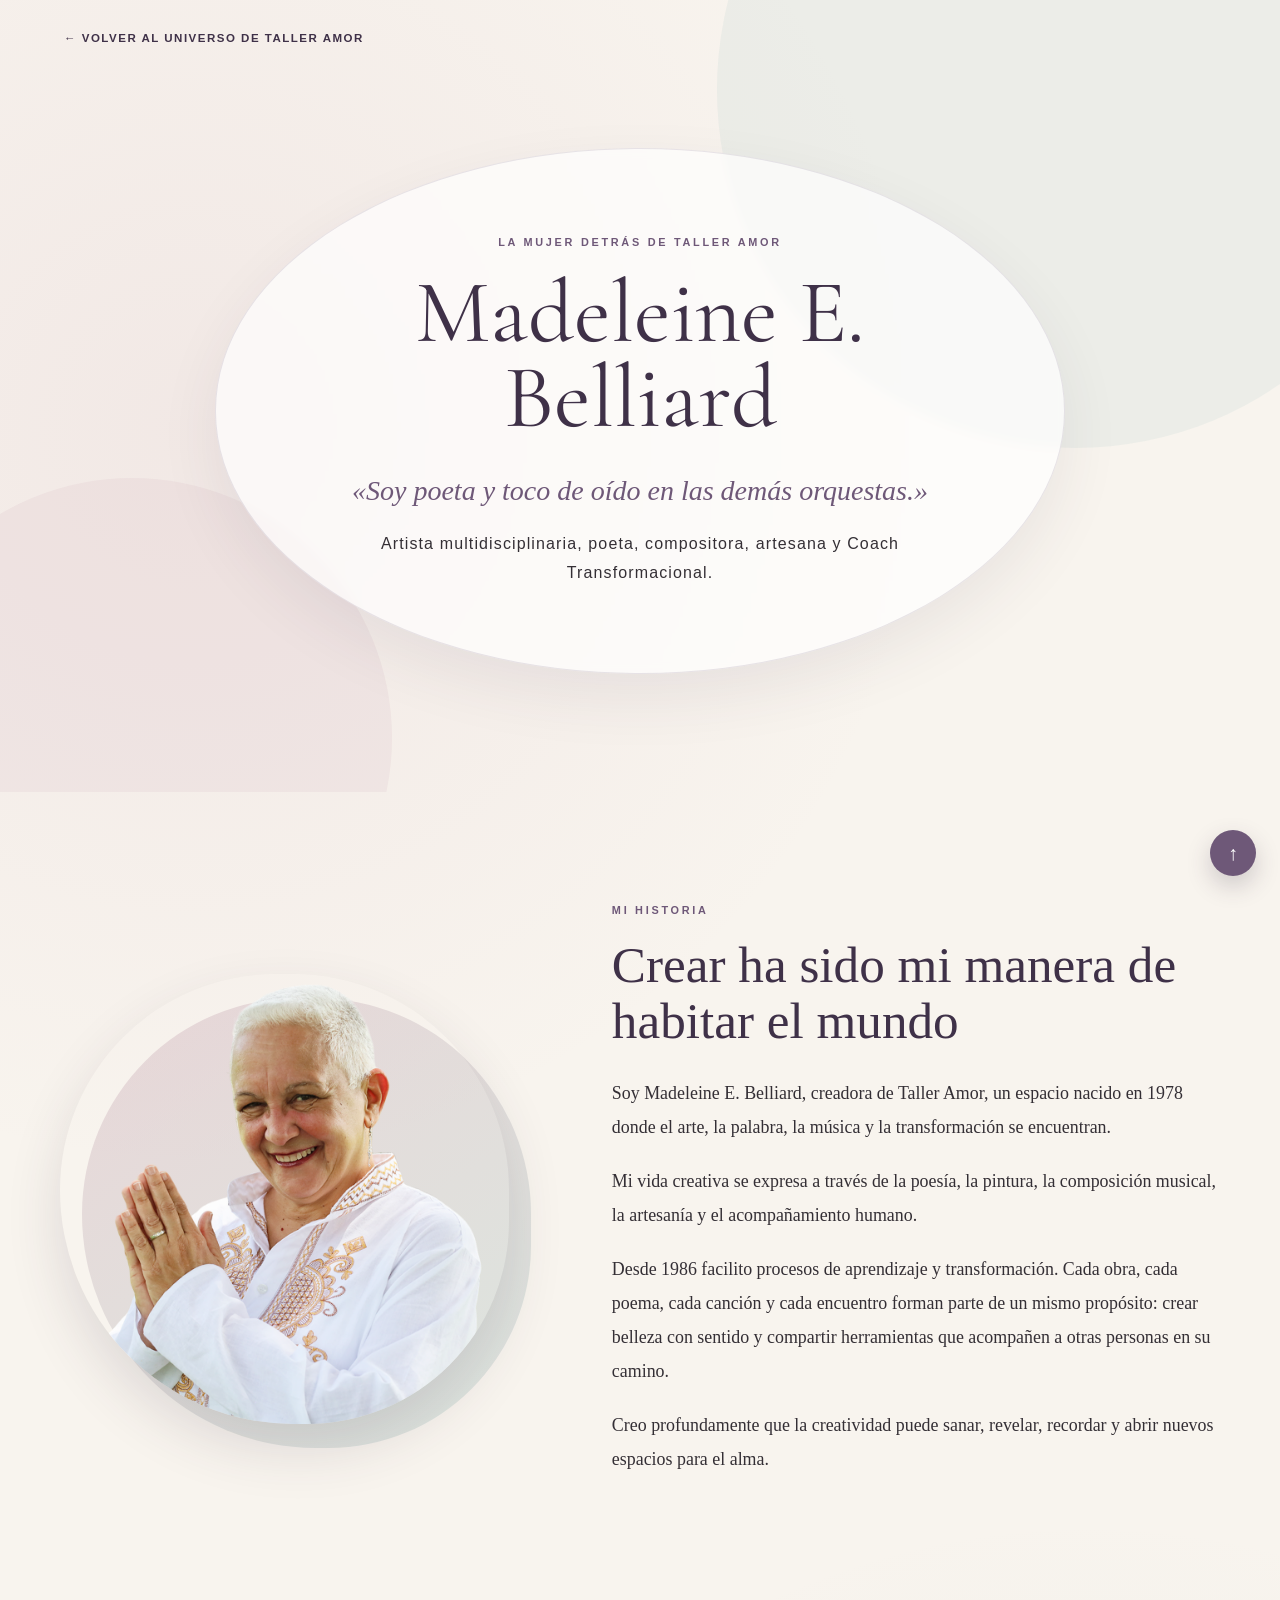
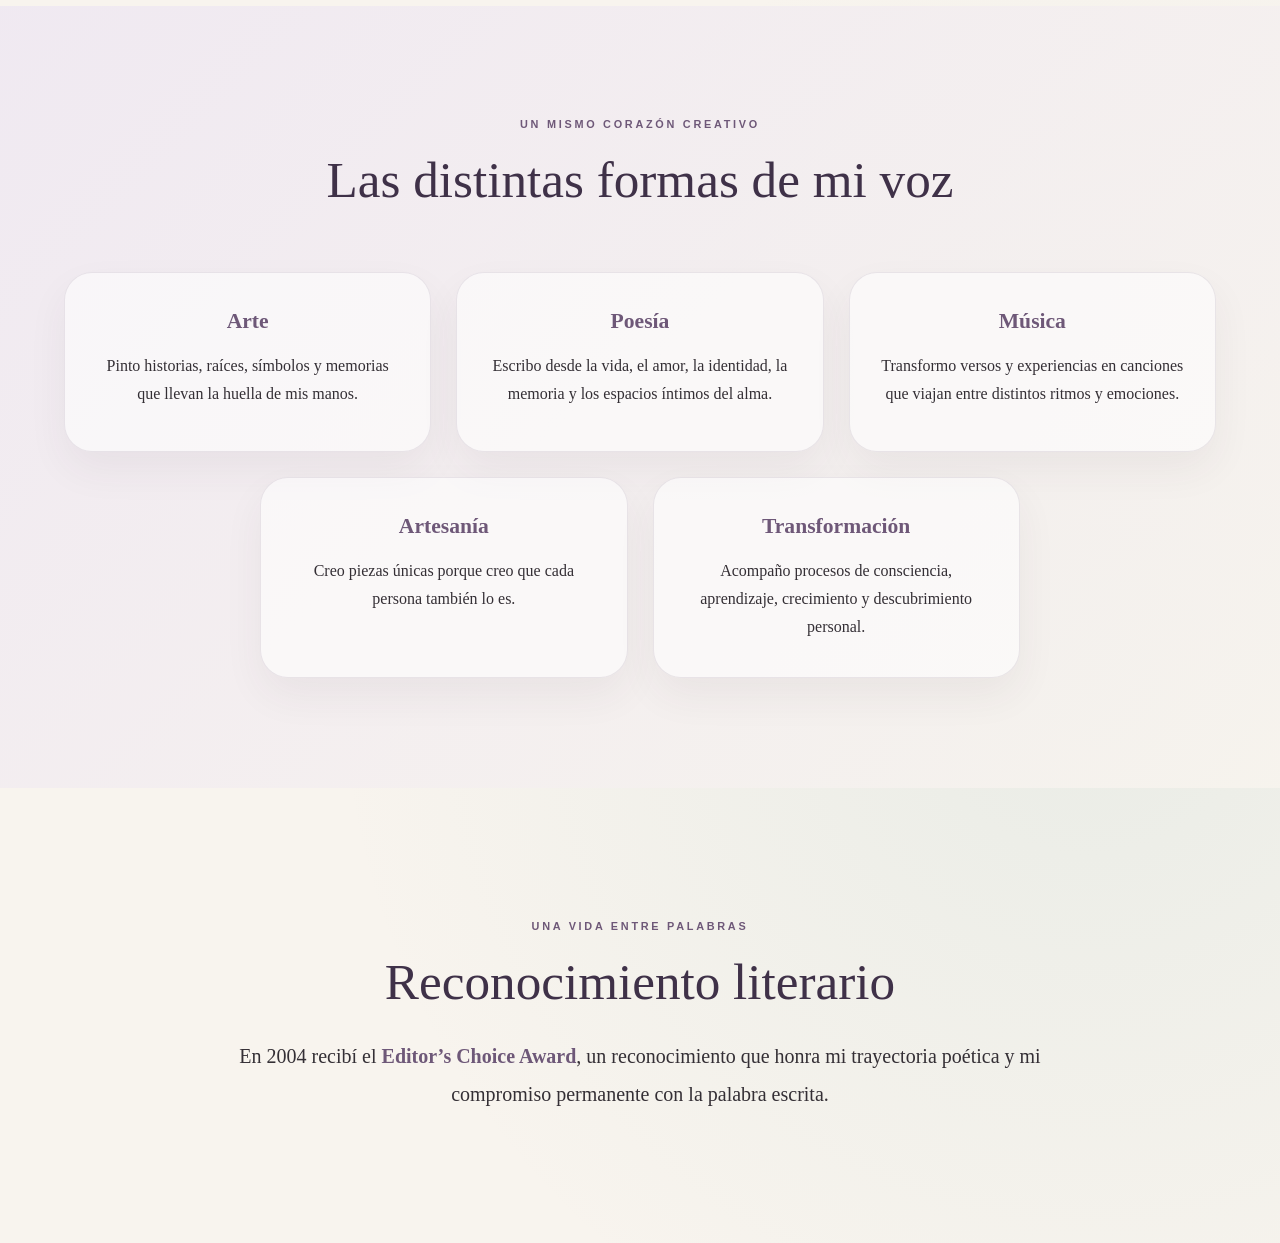
==== sobre-mi.html @ 1a68b35c "Publicación del nuevo sitio Taller Amor" ====
<!DOCTYPE html>
<html lang="es">

<head>
    <meta charset="UTF-8">
    <meta name="viewport" content="width=device-width, initial-scale=1.0">

    <title>Sobre mí | Madeleine E. Belliard</title>

    <link rel="stylesheet" href="css/styles.css">
    <link rel="stylesheet" href="css/sobre-mi.css">
</head>

<body class="sobre-mi-pagina">

    <header class="sobre-mi-encabezado">
        <a href="index.html" class="sobre-mi-regreso">
            ← Volver al universo de Taller Amor
        </a>
    </header>

    <main>

        <!-- PORTADA -->
        <section class="sobre-mi-portada">

            <div class="sobre-mi-portada-contenido">
                <p class="sobre-mi-etiqueta">La mujer detrás de Taller Amor</p>

                <h1>Madeleine E. Belliard</h1>

                <p class="sobre-mi-frase">
                    «Soy poeta y toco de oído en las demás orquestas.»
                </p>

                <p class="sobre-mi-presentacion">
                    Artista multidisciplinaria, poeta, compositora,
                    artesana y Coach Transformacional.
                </p>
            </div>

        </section>

        <!-- HISTORIA -->
        <section class="sobre-mi-historia">

            <figure class="sobre-mi-foto">
                <img
                    src="images/madeleine-sobre-mi.png"
                    alt="Madeleine E. Belliard, creadora de Taller Amor"
                >
            </figure>

            <div class="sobre-mi-texto">

                <p class="sobre-mi-etiqueta">Mi historia</p>

                <h2>Crear ha sido mi manera de habitar el mundo</h2>

                <p>
                    Soy Madeleine E. Belliard, creadora de Taller Amor,
                    un espacio nacido en 1978 donde el arte, la palabra,
                    la música y la transformación se encuentran.
                </p>

                <p>
                    Mi vida creativa se expresa a través de la poesía,
                    la pintura, la composición musical, la artesanía
                    y el acompañamiento humano.
                </p>

                <p>
                    Desde 1986 facilito procesos de aprendizaje y
                    transformación. Cada obra, cada poema, cada canción
                    y cada encuentro forman parte de un mismo propósito:
                    crear belleza con sentido y compartir herramientas
                    que acompañen a otras personas en su camino.
                </p>

                <p>
                    Creo profundamente que la creatividad puede sanar,
                    revelar, recordar y abrir nuevos espacios para el alma.
                </p>

            </div>

        </section>

        <!-- FACETAS -->
        <section class="sobre-mi-facetas">

            <div class="sobre-mi-titulo-seccion">
                <p class="sobre-mi-etiqueta">Un mismo corazón creativo</p>
                <h2>Las distintas formas de mi voz</h2>
            </div>

            <div class="sobre-mi-facetas-grid">

                <article class="sobre-mi-faceta">
                    <span>Arte</span>
                    <p>
                        Pinto historias, raíces, símbolos y memorias
                        que llevan la huella de mis manos.
                    </p>
                </article>

                <article class="sobre-mi-faceta">
                    <span>Poesía</span>
                    <p>
                        Escribo desde la vida, el amor, la identidad,
                        la memoria y los espacios íntimos del alma.
                    </p>
                </article>

                <article class="sobre-mi-faceta">
                    <span>Música</span>
                    <p>
                        Transformo versos y experiencias en canciones
                        que viajan entre distintos ritmos y emociones.
                    </p>
                </article>

                <article class="sobre-mi-faceta">
                    <span>Artesanía</span>
                    <p>
                        Creo piezas únicas porque creo que cada persona
                        también lo es.
                    </p>
                </article>

                <article class="sobre-mi-faceta">
                    <span>Transformación</span>
                    <p>
                        Acompaño procesos de consciencia, aprendizaje,
                        crecimiento y descubrimiento personal.
                    </p>
                </article>

            </div>

        </section>

        <!-- RECONOCIMIENTO -->
        <section class="sobre-mi-reconocimiento">

            <p class="sobre-mi-etiqueta">Una vida entre palabras</p>

            <h2>Reconocimiento literario</h2>

            <p>
                En 2004 recibí el
                <strong>Editor’s Choice Award</strong>,
                un reconocimiento que honra mi trayectoria poética
                y mi compromiso permanente con la palabra escrita.
            </p>

        </section>

    </main>

    <!-- BOTÓN PARA VOLVER ARRIBA -->
    <a
        href="#"
        class="sobre-mi-arriba"
        aria-label="Volver al inicio de la página"
        title="Volver arriba"
    >
        ↑
    </a>

</body>

</html>
---- css/styles.css ----
@import url('https://fonts.googleapis.com/css2?family=Cormorant+Garamond:wght@300;400;500;600&family=Jost:wght@300;400;500&display=swap');

*{
    margin:0;
    padding:0;
    box-sizing:border-box;
}

body{
    background:#f3e7d3;
    color:#3e2c23;
    font-family:'Jost',sans-serif;
    min-height:100vh;
}

.hero{
    min-height:100vh;
    display:flex;
    justify-content:center;
    align-items:center;
    text-align:center;
    padding:40px;
    position: relative;
    overflow: hidden;
}

.hero-content{
    max-width:900px;
}

.marca{
    letter-spacing:8px;
    text-transform:uppercase;
    font-size:1.7rem;
    color:#8c6d57;
    margin-bottom:30px;
}

h1{
    font-family:'Cormorant Garamond',serif;
    font-size:2.5rem;
    font-weight:400;
    line-height:1.2;
    margin-bottom:25px;
}

h1 span{
    display:block;
}

.descripcion{
    font-size:1.15rem;
    letter-spacing:2px;
    color:#5f4a3d;
    margin-bottom:50px;
}

.boton{
    display:inline-block;
    text-decoration:none;
    color:white;
    background:#8d6b56;
    padding:16px 40px;
    border-radius:50px;
    transition:.3s;
}

.boton:hover{
    background:#6d4d3b;
}
.logo{
    width: 380px;
    max-width: 90%;
    display: block;
    margin: 0 auto 40px auto;
}
.hero::before{
    content:"";
    position:absolute;
    inset:0;

    background-image:url("../images/background-watercolor.png");
    background-repeat:no-repeat;
    background-position:center;
    background-size:cover;

    opacity:0.18;

    z-index:-1;
}
.ramita{
    position:absolute;
    top:0px;
    left:-30px;
    width:360px;
    opacity:.50;
    z-index:1;
    pointer-events:none;
}

.pincel{
    position:absolute;
    bottom:-55px;
    left:75px;
    width:340px;
    transform:rotate(-30eg);
    opacity:.9;
    z-index:1;
    pointer-events:none;
}

.pluma{
    position:absolute;
    bottom:90px;
    right:-80px;
    width:340px;
    transform:rotate(18deg);
    opacity:.85;
    z-index:1;
    pointer-events:none;
}

.partitura{
    position:absolute;
    right:40px;
    bottom:20px;
    width:420px;
    opacity:.25;

    z-index:0;
    pointer-events:none;
}

.hero-content{
    position:relative;
    z-index:2;
}
/* ==========================
   RESPONSIVE
========================== */

/* Tablets */
@media (max-width: 1024px) {
.hero-content{
    width:90%;
}
.hero{
    padding:110px 40px;
    min-height:120vh;
}
.hero::before{
    background-size: cover;
    background-position: center;
    transform: scale(2.01);
    transform-origin: center;
}
    .pincel{
        width:240px;
        left:-90px;
        bottom:-20px;
    }

.pluma{
    width:340px;
    right:-127px;
    bottom:-90px;
}

.partitura{
    width: 320px;
    right: -40px;
    bottom: 95px;
}
}

/* Teléfonos */
@media (max-width: 768px) {

 .ramita{
    width: 260px;
    left: -155px;
    top: -133;
}   
.pincel{
    width:180px;
    left:-65px;
    bottom:-100px;
}

.pluma{
    width:200px;
    right:-65px;
    bottom:130px;
}

.partitura{
    width:250px;
    right:55;
    bottom:-333px;
}
}

/* ========================================
   EL UNIVERSO DE TALLER AMOR
======================================== */

html {
    scroll-behavior: smooth;
}

.universo {
    position: relative;
    min-height: 100vh;
    display: flex;
    justify-content: center;
    align-items: center;
    overflow: hidden;
    padding: 100px 40px;
    color: #4f453d;
    background:
        radial-gradient(
            circle at 20% 25%,
            rgba(162, 184, 144, 0.28),
            transparent 35%
        ),
        radial-gradient(
            circle at 80% 75%,
            rgba(211, 175, 123, 0.22),
            transparent 35%
        ),
        linear-gradient(
            135deg,
            #f8f4ec 0%,
            #f1eadf 50%,
            #e8e1d5 100%
        );
}

.universo::before,
.universo::after {
    content: "";
    position: absolute;
    border-radius: 50%;
    filter: blur(12px);
    opacity: 0.45;
}

.universo::before {
    width: 320px;
    height: 320px;
    top: -130px;
    right: -100px;
    background: rgba(125, 153, 105, 0.25);
}

.universo::after {
    width: 260px;
    height: 260px;
    bottom: -100px;
    left: -80px;
    background: rgba(196, 149, 96, 0.23);
}

.universo-contenido {
    position: relative;
    z-index: 1;
    width: min(100%, 1350px);
    text-align: center;
}

.universo h2 {
    margin-bottom: 45px;
    color: #59694c;
    font-family: "Cormorant Garamond", serif;
    font-size: clamp(3rem, 6vw, 5.5rem);
    font-weight: 500;
    line-height: 1;
}

.universo-emblema {
    margin: 0 auto;
    max-width: 1350px;
    color: #554a42;
    font-family: "Cormorant Garamond", serif;
    font-size: clamp(1.7rem, 2.6vw, 2.35rem);
    font-weight: 500;
    line-height: 1.5;
}

.universo-emblema span {
    display: block;
}

/* Teléfonos */

@media (max-width: 768px) {

    .universo {
        min-height: 100svh;
        padding: 85px 24px;
    }

    .universo h2 {
        margin-bottom: 35px;
        font-size: 3rem;
        line-height: 1.05;
    }

    .universo-emblema {
        font-size: 1.65rem;
        line-height: 1.5;
    }

    .universo-emblema span {
        margin-bottom: 10px;
    }
}

/* ========================================
   LOS CINCO MUNDOS
======================================== */

.mundos {
    display: grid;
    grid-template-columns: repeat(6, 1fr);
    gap: 28px;
    margin-top: 70px;
}

.mundo {
    grid-column: span 2;
    min-height: 190px;
    display: flex;
    flex-direction: column;
    justify-content: center;
    align-items: center;
    position: relative;
    overflow: hidden;
    padding: 30px;
    border: 1px solid rgba(89, 105, 76, 0.25);
    border-radius: 50%;
    color: #4f453d;
    text-align: center;
    text-decoration: none;
    box-shadow: 0 15px 35px rgba(79, 69, 61, 0.10);
    transition:
        transform 0.4s ease,
        box-shadow 0.4s ease;
}

.mundo:nth-child(4) {
    grid-column: 2 / span 2;
}

.mundo:nth-child(5) {
    grid-column: 4 / span 2;
}

.mundo:hover {
    transform: translateY(-8px);
    box-shadow: 0 22px 45px rgba(79, 69, 61, 0.17);
}

.mundo-nombre {
    font-family: "Cormorant Garamond", serif;
    font-size: 2.4rem;
    font-weight: 600;
    line-height: 1;
}

.mundo-invitacion {
    margin-top: 12px;
    font-family: "Jost", sans-serif;
    font-size: 0.85rem;
    letter-spacing: 3px;
    text-transform: uppercase;
}

.mundo-arte {
    background: radial-gradient(
        circle,
        rgba(132, 157, 225, 0.4),
        rgba(255, 255, 255, 0.35)
    );
}

.mundo-poesia {
    background: radial-gradient(
        circle,
        rgba(190, 150, 174, 0.38),
        rgba(255, 255, 255, 0.35)
    );
}

.mundo-musica {
    background: radial-gradient(
        circle,
        rgba(132, 177, 176, 0.38),
        rgba(255, 255, 255, 0.35)
    );
}

.mundo-publicaciones {
    background: radial-gradient(
        circle,
        rgba(241, 195, 93, 0.4),
        rgba(255, 255, 255, 0.35)
    );
}

.mundo-transformacion {
    background: radial-gradient(
        circle,
        rgba(149, 116, 247, 0.36),
        rgba(255, 255, 255, 0.35)
    );
}

/* Los cinco mundos en teléfonos */

@media (max-width: 768px) {

    .mundos {
        display: flex;
        flex-direction: column;
        align-items: center;
        gap: 24px;
        margin-top: 55px;
    }

    .mundo {
        width: min(100%, 330px);
        min-height: 170px;
    }

    .mundo-nombre {
        font-size: 2.2rem;
    }
}

/* ========================================
   ARTE · ELLA SOSTIENE LA VIDA
======================================== */

.arte-destacada {
    position: relative;
    overflow: hidden;
    padding: 120px 40px;
    color: #4d403b;
    background:
        radial-gradient(
            circle at 15% 25%,
            rgba(73, 166, 190, 0.18),
            transparent 35%
        ),
        radial-gradient(
            circle at 85% 75%,
            rgba(224, 174, 85, 0.18),
            transparent 35%
        ),
        linear-gradient(
            135deg,
            #f6f2e9 0%,
            #eef4f1 50%,
            #f5ede2 100%
        );
}

.arte-contenido {
    width: min(100%, 1200px);
    margin: 0 auto;
    display: grid;
    grid-template-columns: minmax(300px, 0.9fr) minmax(380px, 1.1fr);
    gap: clamp(50px, 7vw, 100px);
    align-items: center;
}

.arte-imagen {
    width: 100%;
    max-width: 470px;
    margin: 0;
    justify-self: center;
}

.arte-imagen img {
    display: block;
    width: 100%;
    height: auto;
    max-height: 760px;
    object-fit: contain;
    box-shadow: 0 25px 60px rgba(31, 66, 79, 0.22);
}

.arte-historia {
    max-width: 620px;
}

.arte-etiqueta {
    margin-bottom: 18px;
    color: #287c88;
    font-family: "Jost", sans-serif;
    font-size: 0.78rem;
    font-weight: 500;
    letter-spacing: 4px;
    text-transform: uppercase;
}

.arte-historia h2 {
    margin: 0 0 10px;
    color: #315f70;
    font-family: "Cormorant Garamond", serif;
    font-size: clamp(3.5rem, 6vw, 5.5rem);
    font-weight: 500;
    line-height: 0.95;
}

.arte-datos {
    margin-bottom: 35px;
    color: #9a6b3f;
    font-family: "Jost", sans-serif;
    font-size: 0.9rem;
    letter-spacing: 2px;
    text-transform: uppercase;
}

.arte-historia > p:not(.arte-etiqueta):not(.arte-datos):not(.arte-edicion) {
    margin-bottom: 20px;
    font-size: 1rem;
    line-height: 1.8;
}

.arte-historia blockquote {
    margin: 35px 0;
    padding: 8px 0 8px 25px;
    border-left: 2px solid rgba(40, 124, 136, 0.55);
    color: #315f70;
    font-family: "Cormorant Garamond", serif;
    font-size: 1.65rem;
    font-style: italic;
    line-height: 1.4;
}

.arte-edicion {
    padding-top: 22px;
    border-top: 1px solid rgba(154, 107, 63, 0.30);
    color: #79583d;
    font-family: "Jost", sans-serif;
    font-size: 0.82rem;
    letter-spacing: 1.5px;
    line-height: 1.7;
    text-transform: uppercase;
}

/* Arte en teléfonos */

@media (max-width: 768px) {

    .arte-destacada {
        padding: 85px 24px;
    }

    .arte-contenido {
        grid-template-columns: 1fr;
        gap: 55px;
    }

    .arte-imagen {
        width: min(100%, 360px);
    }

    .arte-imagen img {
        max-height: none;
    }

    .arte-historia {
        max-width: 100%;
    }

    .arte-historia h2 {
        font-size: 3.6rem;
    }

    .arte-historia > p:not(.arte-etiqueta):not(.arte-datos):not(.arte-edicion) {
        font-size: 0.98rem;
        line-height: 1.75;
    }

    .arte-historia blockquote {
        font-size: 1.5rem;
    }
}

/* ========================================
   SERIE · VEJIGANTES
======================================== */

.serie-vejigantes {
    position: relative;
    overflow: hidden;
    padding: 120px 40px;
    color: #443b38;
    background:
        radial-gradient(
            circle at 10% 20%,
            rgba(25, 174, 194, 0.15),
            transparent 32%
        ),
        radial-gradient(
            circle at 90% 75%,
            rgba(218, 63, 76, 0.13),
            transparent 34%
        ),
        linear-gradient(
            145deg,
            #faf7ef 0%,
            #eef6f4 50%,
            #f7eee9 100%
        );
}

.vejigantes-encabezado {
    width: min(100%, 850px);
    margin: 0 auto 90px;
    text-align: center;
}

.vejigantes-etiqueta {
    margin-bottom: 18px;
    color: #237c89;
    font-family: "Jost", sans-serif;
    font-size: 0.78rem;
    font-weight: 500;
    letter-spacing: 4px;
    text-transform: uppercase;
}

.vejigantes-encabezado h2 {
    margin: 0 0 22px;
       color: #b93242;
    font-family: "Cormorant Garamond", serif;
    font-size: clamp(4rem, 8vw, 6.5rem);
    font-weight: 500;
    line-height: 0.95;
}

.vejigantes-encabezado > p:last-child {
    max-width: 680px;
    margin: 0 auto;
    font-size: 1.1rem;
    line-height: 1.8;
}

.vejigantes-obras {
    width: min(100%, 1200px);
    margin: 0 auto;
}

.vejigante-obra {
    display: grid;
    grid-template-columns: minmax(300px, 0.95fr) minmax(380px, 1.05fr);
    gap: clamp(50px, 7vw, 100px);
    align-items: center;
    padding: 80px 0;
}

.vejigante-obra + .vejigante-obra {
    border-top: 1px solid rgba(86, 92, 78, 0.22);
}

.vejigante-imagen {
    width: 100%;
    max-width: 470px;
    margin: 0;
    justify-self: center;
}

.vejigante-imagen img {
    display: block;
    width: 100%;
    height: auto;
    max-height: 720px;
    object-fit: contain;
    box-shadow: 0 24px 55px rgba(31, 66, 79, 0.20);
}

.vejigante-texto {
    max-width: 590px;
}

.vejigante-numero {
    margin-bottom: 18px;
    color: #237c89;
    font-family: "Jost", sans-serif;
    font-size: 0.76rem;
    font-weight: 500;
    letter-spacing: 3px;
    text-transform: uppercase;
}

.vejigante-texto h3 {
    margin: 0 0 28px;
    color: #aa3040;
    font-family: "Cormorant Garamond", serif;
    font-size: clamp(2.7rem, 5vw, 4.4rem);
    font-weight: 500;
    line-height: 1;
}

.vejigante-texto > p:not(.vejigante-numero):not(.vejigante-estado):not(.vejigante-edicion) {
    margin-bottom: 20px;
    font-size: 1rem;
    line-height: 1.8;
}

.vejigante-estado,
.vejigante-edicion {
    margin-top: 30px;
    padding-top: 20px;
    border-top: 1px solid rgba(170, 48, 64, 0.25);
    color: #8c603d;
    font-family: "Jost", sans-serif;
    font-size: 0.8rem;
    letter-spacing: 1.6px;
    line-height: 1.7;
    text-transform: uppercase;
}

.vejigante-estado {
    color: #8e3944;
}

.boton-etsy {
    display: inline-block;
    margin-top: 28px;
    padding: 14px 26px;
    border: 1px solid #aa3040;
    border-radius: 999px;
    color: #aa3040;
    font-family: "Jost", sans-serif;
    font-size: 0.8rem;
    font-weight: 500;
    letter-spacing: 1.5px;
    text-decoration: none;
    text-transform: uppercase;
    transition:
        color 0.3s ease,
        background-color 0.3s ease,
        transform 0.3s ease;
}

.boton-etsy:hover,
.boton-etsy:focus-visible {
    color: #ffffff;
    background-color: #aa3040;
    transform: translateY(-2px);
}

/* Vejigantes en teléfonos */

@media (max-width: 768px) {

    .serie-vejigantes {
        padding: 85px 24px;
    }

    .vejigantes-encabezado {
        margin-bottom: 45px;
    }

    .vejigantes-encabezado h2 {
        font-size: 4rem;
    }

    .vejigantes-encabezado > p:last-child {
        font-size: 1rem;
        line-height: 1.7;
    }

    .vejigante-obra {
        grid-template-columns: 1fr;
        gap: 45px;
        padding: 60px 0;
    }

    .vejigante-imagen {
        width: min(100%, 360px);
    }

    .vejigante-imagen img {
        max-height: none;
    }

    .vejigante-texto {
        max-width: 100%;
    }

    .vejigante-texto h3 {
        font-size: 3rem;
    }

    /* En el segundo afiche, coloca la imagen antes del relato */

    .vejigante-segundo .vejigante-imagen {
        grid-row: 1;
    }

    .vejigante-segundo .vejigante-texto {
        grid-row: 2;
    }
}

/* ========================================
   EN PELIGRO DE EXTINCIÓN
======================================== */

.extincion {
    position: relative;
    overflow: hidden;
    padding: 120px 40px;
    color: #f4eee5;
    background:
        radial-gradient(
            circle at 10% 12%,
            rgba(199, 75, 35, 0.22),
            transparent 30%
        ),
        radial-gradient(
            circle at 90% 78%,
            rgba(220, 138, 44, 0.15),
            transparent 32%
        ),
        linear-gradient(
            145deg,
            #191614 0%,
            #26201c 48%,
            #151312 100%
        );
}

/* Resplandor suave que recuerda una chispa */

.extincion::before {
    content: "";
    position: absolute;
    top: -180px;
    left: 50%;
    width: 620px;
    height: 620px;
    border-radius: 50%;
    background: rgba(211, 93, 37, 0.08);
    filter: blur(90px);
    transform: translateX(-50%);
    pointer-events: none;
}

.extincion-encabezado {
    position: relative;
    z-index: 1;
    width: min(100%, 900px);
    margin: 0 auto 90px;
    text-align: center;
}

.extincion-etiqueta {
    margin-bottom: 22px;
    color: #e59a57;
    font-family: "Jost", sans-serif;
    font-size: 0.76rem;
    font-weight: 500;
    letter-spacing: 4px;
    text-transform: uppercase;
}

.extincion-encabezado h2 {
    max-width: 850px;
    margin: 0 auto 22px;
    color: #f7eee3;
    font-family: "Cormorant Garamond", serif;
    font-size: clamp(3.6rem, 7vw, 6.6rem);
    font-weight: 500;
    line-height: 0.95;
}

.extincion-lema {
    margin: 0 0 55px;
    color: #e78344;
    font-family: "Cormorant Garamond", serif;
    font-size: clamp(1.55rem, 3vw, 2.15rem);
    font-style: italic;
    line-height: 1.3;
}

.extincion-manifiesto {
    position: relative;
    max-width: 760px;
    margin: 0 auto;
    padding: 42px 48px;
    border-top: 1px solid rgba(229, 154, 87, 0.42);
    border-bottom: 1px solid rgba(229, 154, 87, 0.42);
}

.extincion-manifiesto::before {
    content: "✦";
    position: absolute;
    top: -16px;
    left: 50%;
    padding: 0 18px;
    color: #e78344;
    background: #211c19;
    font-size: 1.2rem;
    transform: translateX(-50%);
}

.extincion-manifiesto p {
    margin: 0;
    color: rgba(247, 238, 227, 0.84);
    font-size: 1.08rem;
    line-height: 1.9;
}

.extincion-manifiesto p + p {
    margin-top: 22px;
}

.extincion-manifiesto strong {
    color: #ffffff;
    font-weight: 600;
}

.extincion-declaracion {
    max-width: 650px;
    margin: 42px auto 0;
    color: #f2c08a;
    font-family: "Cormorant Garamond", serif;
    font-size: clamp(1.4rem, 2.5vw, 1.9rem);
    font-style: italic;
    line-height: 1.4;
}

/* Galería de las especies */

.extincion-galeria {
    position: relative;
    z-index: 1;
    display: grid;
    grid-template-columns: repeat(2, minmax(0, 1fr));
    gap: 65px 48px;
    width: min(100%, 1180px);
    margin: 0 auto;
}

.extincion .especie {
    position: relative;
    min-width: 0;
}

.extincion .especie-imagen {
    position: relative;
    width: 100%;
    margin: 0;
    padding: 18px;
    border: 1px solid rgba(229, 154, 87, 0.2);
    background: rgba(255, 255, 255, 0.045);
    box-shadow: 0 28px 65px rgba(0, 0, 0, 0.28);
    transition:
        transform 0.4s ease,
        border-color 0.4s ease,
        box-shadow 0.4s ease;
}

.extincion .especie:hover .especie-imagen {
    border-color: rgba(229, 154, 87, 0.55);
    box-shadow: 0 32px 75px rgba(0, 0, 0, 0.38);
    transform: translateY(-6px);
}

.extincion .especie-imagen img {
    display: block;
    width: 100%;
    height: auto;
    aspect-ratio: 4 / 5;
    object-fit: contain;
}

/* Número tenue detrás de cada obra */

.extincion .especie::before {
    position: absolute;
    top: -34px;
    right: 14px;
    z-index: -1;
    color: rgba(229, 154, 87, 0.10);
    font-family: "Cormorant Garamond", serif;
    font-size: 6rem;
    line-height: 1;
}

.extincion .especie:nth-child(1)::before {
    content: "01";
}

.extincion .especie:nth-child(2)::before {
    content: "02";
}

.extincion .especie:nth-child(3)::before {
    content: "03";
}

.extincion .especie:nth-child(4)::before {
    content: "04";
}

.extincion .especie:nth-child(5)::before {
    content: "05";
}

.extincion .especie:nth-child(6)::before {
    content: "06";
}

.extincion .especie-texto {
    padding: 26px 10px 0;
}

.extincion .especie-texto h3 {
    margin: 0 0 8px;
    color: #f5ede3;
    font-family: "Cormorant Garamond", serif;
    font-size: clamp(2rem, 3.5vw, 2.8rem);
    font-weight: 500;
    line-height: 1.05;
}

.extincion .especie-texto > p:last-child {
    margin: 0;
    color: rgba(247, 238, 227, 0.58);
    font-family: "Jost", sans-serif;
    font-size: 0.76rem;
    letter-spacing: 2px;
    line-height: 1.6;
    text-transform: uppercase;
}

.extincion .especie-distincion {
    display: inline-block;
    margin: 0 0 14px;
    padding: 7px 13px;
    border: 1px solid rgba(229, 154, 87, 0.48);
    border-radius: 999px;
    color: #efae71;
    font-family: "Jost", sans-serif;
    font-size: 0.68rem;
    letter-spacing: 1.5px;
    line-height: 1.4;
    text-transform: uppercase;
}

/* Cierre de la colección */

.extincion-cierre {
    position: relative;
    z-index: 1;
    width: min(100%, 760px);
    margin: 100px auto 0;
    padding: 45px 50px;
    border: 1px solid rgba(229, 154, 87, 0.25);
    text-align: center;
    background: rgba(255, 255, 255, 0.035);
}

.extincion-cierre p {
    margin: 0;
    color: rgba(247, 238, 227, 0.78);
    font-size: 1rem;
    line-height: 1.8;
}

.extincion-cierre p + p {
    margin-top: 18px;
}

.extincion-cierre .extincion-proximamente {
    margin-top: 30px;
    padding-top: 25px;
    border-top: 1px solid rgba(229, 154, 87, 0.25);
    color: #efae71;
    font-family: "Cormorant Garamond", serif;
    font-size: 1.55rem;
    font-style: italic;
}

/* En Peligro de Extinción en teléfonos */

@media (max-width: 768px) {

    .extincion {
        padding: 85px 22px;
    }

    .extincion-encabezado {
        margin-bottom: 65px;
    }

    .extincion-encabezado h2 {
        font-size: clamp(3.2rem, 15vw, 4.5rem);
    }

    .extincion-lema {
        margin-bottom: 42px;
        font-size: 1.55rem;
    }

    .extincion-manifiesto {
        padding: 35px 12px;
    }

    .extincion-manifiesto p {
        font-size: 1rem;
        line-height: 1.8;
    }

    .extincion-declaracion {
        margin-top: 34px;
        font-size: 1.45rem;
    }

    .extincion-galeria {
        grid-template-columns: 1fr;
        gap: 70px;
    }

    .extincion .especie-imagen {
        padding: 12px;
    }

    .extincion .especie-texto {
        padding: 22px 4px 0;
    }

    .extincion .especie-texto h3 {
        font-size: 2.45rem;
    }

    .extincion-cierre {
        margin-top: 80px;
        padding: 38px 24px;
    }
}

/* ========================================
   BOTÓN · VOLVER AL INICIO
======================================== */

html {
    scroll-behavior: smooth;
}

.volver-arriba {
    position: fixed;
    right: 28px;
    bottom: 28px;
    z-index: 1000;

    display: flex;
    align-items: center;
    justify-content: center;

    width: 52px;
    height: 52px;

    border: 1px solid rgba(255, 255, 255, 0.45);
    border-radius: 50%;

    color: #ffffff;
    background: rgba(91, 58, 45, 0.88);
    box-shadow: 0 10px 30px rgba(35, 22, 17, 0.24);

    font-family: "Jost", sans-serif;
    font-size: 1.45rem;
    line-height: 1;
    text-decoration: none;

    backdrop-filter: blur(8px);
    transition:
        background-color 0.3s ease,
        transform 0.3s ease,
        box-shadow 0.3s ease;
}

.volver-arriba:hover,
.volver-arriba:focus-visible {
    color: #ffffff;
    background: #b04b32;
    box-shadow: 0 14px 34px rgba(35, 22, 17, 0.32);
    transform: translateY(-4px);
}

@media (max-width: 768px) {

    .volver-arriba {
        right: 18px;
        bottom: 18px;
        width: 46px;
        height: 46px;
        font-size: 1.25rem;
    }
}

/* ========================================
   PUBLICACIONES
======================================== */

.publicaciones {
    position: relative;
    overflow: hidden;
    padding: 120px 40px;
    color: #493b34;
    background:
        radial-gradient(
            circle at 8% 12%,
            rgba(189, 137, 73, 0.15),
            transparent 30%
        ),
        radial-gradient(
            circle at 92% 85%,
            rgba(126, 70, 91, 0.12),
            transparent 32%
        ),
        linear-gradient(
            145deg,
            #f8f1e6 0%,
            #fffdf8 50%,
            #f1e5d8 100%
        );
}

.publicaciones-encabezado {
    width: min(100%, 820px);
    margin: 0 auto 75px;
    text-align: center;
}

.publicaciones-etiqueta {
    margin-bottom: 18px;
    color: #9b693c;
    font-family: "Jost", sans-serif;
    font-size: 0.76rem;
    font-weight: 500;
    letter-spacing: 3.5px;
    text-transform: uppercase;
}

.publicaciones-encabezado h2 {
    margin: 0 0 24px;
    color: #713e38;
    font-family: "Cormorant Garamond", serif;
    font-size: clamp(4rem, 8vw, 6.5rem);
    font-weight: 500;
    line-height: 0.95;
}

.publicaciones-introduccion {
    max-width: 700px;
    margin: 0 auto;
    font-size: 1.08rem;
    line-height: 1.85;
}

.publicaciones-galeria {
    display: grid;
    grid-template-columns: repeat(3, minmax(0, 1fr));
    gap: 38px;
    width: min(100%, 1200px);
    margin: 0 auto;
}

.libro {
    display: flex;
    flex-direction: column;
    align-items: center;
    padding: 35px 30px 32px;
    border: 1px solid rgba(126, 86, 55, 0.18);
    border-radius: 6px;
    background: rgba(255, 255, 255, 0.68);
    box-shadow: 0 18px 45px rgba(77, 55, 43, 0.10);
    transition:
        transform 0.35s ease,
        box-shadow 0.35s ease;
}

.libro:hover {
    transform: translateY(-7px);
    box-shadow: 0 26px 55px rgba(77, 55, 43, 0.17);
}

.libro img {
    display: block;
    width: min(100%, 230px);
    aspect-ratio: 2 / 3;
    margin: 0 auto 30px;
    object-fit: cover;
    box-shadow: 0 16px 32px rgba(48, 37, 31, 0.22);
}

.libro-contenido {
    display: flex;
    flex: 1;
    flex-direction: column;
    width: 100%;
    text-align: center;
}

.libro-genero {
    margin: 0 0 13px;
    color: #a36d38;
    font-family: "Jost", sans-serif;
    font-size: 0.7rem;
    font-weight: 500;
    letter-spacing: 2.2px;
    text-transform: uppercase;
}

.libro-contenido h3 {
    margin: 0 0 18px;
    color: #713e38;
    font-family: "Cormorant Garamond", serif;
    font-size: 2.15rem;
    font-weight: 600;
    line-height: 1.05;
}

.libro-contenido > p:not(.libro-genero) {
    margin: 0 0 25px;
    color: #62544d;
    font-size: 0.94rem;
    line-height: 1.75;
}

.libro-contenido a,
.publicaciones-cierre a {
    display: inline-block;
    padding: 13px 23px;
    border: 1px solid #9b693c;
    border-radius: 999px;
    color: #87582f;
    font-family: "Jost", sans-serif;
    font-size: 0.74rem;
    font-weight: 500;
    letter-spacing: 1.5px;
    text-decoration: none;
    text-transform: uppercase;
    transition:
        color 0.3s ease,
        background-color 0.3s ease,
        transform 0.3s ease;
}

.libro-contenido a {
    align-self: center;
    margin-top: auto;
}

.libro-contenido a:hover,
.libro-contenido a:focus-visible,
.publicaciones-cierre a:hover,
.publicaciones-cierre a:focus-visible {
    color: #ffffff;
    background-color: #9b693c;
    transform: translateY(-2px);
}

.publicaciones-cierre {
    width: min(100%, 700px);
    margin: 75px auto 0;
    padding-top: 45px;
    border-top: 1px solid rgba(126, 86, 55, 0.25);
    text-align: center;
}

.publicaciones-cierre p {
    margin: 0 auto 25px;
    font-size: 1rem;
    line-height: 1.75;
}

/* Publicaciones en tabletas */

@media (max-width: 1000px) {

    .publicaciones-galeria {
        grid-template-columns: repeat(2, minmax(0, 1fr));
    }
}

/* Publicaciones en teléfonos */

@media (max-width: 650px) {

    .publicaciones {
        padding: 85px 22px;
    }

    .publicaciones-encabezado {
        margin-bottom: 50px;
    }

    .publicaciones-encabezado h2 {
        font-size: 3.8rem;
    }

    .publicaciones-introduccion {
        font-size: 1rem;
        line-height: 1.7;
    }

    .publicaciones-galeria {
        grid-template-columns: 1fr;
        gap: 32px;
    }

    .libro {
        padding: 30px 24px;
    }

    .libro img {
        width: min(100%, 245px);
    }

    .libro-contenido h3 {
        font-size: 2.25rem;
    }

    .publicaciones-cierre {
        margin-top: 55px;
    }
}

/* ========================================
   UNIVERSO · DISTRIBUCIÓN 3 - 2 - 1
======================================== */

.mundos {
    display: grid;
    grid-template-columns: repeat(6, minmax(0, 1fr));
    gap: 24px 18px;
    align-items: center;
    width: min(100%, 960px);
    margin-right: auto;
    margin-left: auto;
}

.mundo {
    width: min(100%, 290px);
    margin: 0;
    justify-self: center;
}

/* Primera fila */

.mundo-arte {
    grid-column: 1 / 3;
}

.mundo-poesia {
    grid-column: 3 / 5;
}

.mundo-musica {
    grid-column: 5 / 7;
}

/* Segunda fila */

.mundo-publicaciones {
    grid-column: 2 / 4;
}

.mundo-transformacion {
    grid-column: 4 / 6;
}

/* Tercera fila */

.mundo-sobre-mi {
    grid-column: 3 / 5;
    background:
        radial-gradient(
            circle at 30% 25%,
            rgba(255, 255, 255, 0.55),
            transparent 42%
        ),
        linear-gradient(
            145deg,
            rgba(226, 154, 132, 0.34),
            rgba(190, 119, 126, 0.25)
        );
    box-shadow: 0 15px 35px rgba(120, 70, 72, 0.14);
}

/* Universo en teléfonos */

@media (max-width: 700px) {

    .mundos {
        grid-template-columns: 1fr;
        gap: 18px;
    }

    .mundo-arte,
    .mundo-poesia,
    .mundo-musica,
    .mundo-publicaciones,
    .mundo-transformacion,
    .mundo-sobre-mi {
        grid-column: 1;
    }

    .mundo {
        width: min(100%, 330px);
    }
}

/* Hacer más compactas las ruedas del Universo */

.universo-contenido {
    padding-top: 55px;
    padding-bottom: 45px;
}

.universo-emblema {
    margin-bottom: 32px;
}

.mundos {
    gap: 16px 14px;
}

.mundo {
    width: min(100%, 265px);
    min-height: 115px;
    padding: 22px 26px;
}

.mundo-nombre {
    font-size: 1.5rem;
}

.mundo-invitacion {
    font-size: 0.68rem;
}
---- css/sobre-mi.css ----
/* ==================================================
   PÁGINA SOBRE MÍ — MADELEINE E. BELLIARD
   ================================================== */

:root {
    --sobre-fondo: #f8f4ee;
    --sobre-fondo-suave: #eee7f2;
    --sobre-violeta: #6e5878;
    --sobre-violeta-oscuro: #3f3148;
    --sobre-rosa: #c79aaa;
    --sobre-turquesa: #88b7b1;
    --sobre-texto: #342f35;
    --sobre-blanco: rgba(255, 255, 255, 0.68);
}

html {
    scroll-behavior: smooth;
}

body.sobre-mi-pagina {
    margin: 0;
    color: var(--sobre-texto);
    background:
        radial-gradient(
            circle at 15% 15%,
            rgba(199, 154, 170, 0.13),
            transparent 28%
        ),
        radial-gradient(
            circle at 85% 80%,
            rgba(136, 183, 177, 0.13),
            transparent 30%
        ),
        var(--sobre-fondo);
    font-family: Georgia, "Times New Roman", serif;
}

/* ==================================================
   ENLACE DE REGRESO
   ================================================== */

.sobre-mi-encabezado {
    position: absolute;
    top: 0;
    left: 0;
    z-index: 20;
    padding: 28px 5%;
}

.sobre-mi-regreso {
    color: var(--sobre-violeta-oscuro);
    font-family: Arial, Helvetica, sans-serif;
    font-size: 0.72rem;
    font-weight: 600;
    letter-spacing: 0.13em;
    text-decoration: none;
    text-transform: uppercase;
    transition:
        color 0.3s ease,
        transform 0.3s ease;
}

.sobre-mi-regreso:hover {
    color: var(--sobre-rosa);
}

/* ==================================================
   PORTADA
   ================================================== */

.sobre-mi-portada {
    position: relative;
    min-height: 88vh;
    display: grid;
    place-items: center;
    overflow: hidden;
    padding: 80px 24px 50px;
    text-align: center;
}

.sobre-mi-portada::before,
.sobre-mi-portada::after {
    content: "";
    position: absolute;
    border-radius: 50%;
    pointer-events: none;
}

.sobre-mi-portada::before {
    width: min(56vw, 720px);
    height: min(56vw, 720px);
    top: -34%;
    right: -12%;
    background: rgba(136, 183, 177, 0.11);
}

.sobre-mi-portada::after {
    width: min(42vw, 520px);
    height: min(42vw, 520px);
    bottom: -26%;
    left: -10%;
    background: rgba(199, 154, 170, 0.12);
}

.sobre-mi-portada-contenido {
    position: relative;
    z-index: 2;
    width: min(850px, 92%);
    padding: clamp(42px, 7vw, 85px);
    border: 1px solid rgba(110, 88, 120, 0.15);
    border-radius: 50%;
    background: var(--sobre-blanco);
    box-shadow: 0 24px 60px rgba(63, 49, 72, 0.08);
    backdrop-filter: blur(4px);
}

.sobre-mi-etiqueta {
    margin: 0 0 18px;
    color: var(--sobre-violeta);
    font-family: Arial, Helvetica, sans-serif;
    font-size: 0.68rem;
    font-weight: 600;
    letter-spacing: 0.25em;
    line-height: 1.6;
    text-transform: uppercase;
}

.sobre-mi-portada h1 {
    margin: 0;
    color: var(--sobre-violeta-oscuro);
    font-size: clamp(2.7rem, 7vw, 6.6rem);
    font-weight: 400;
    line-height: 0.95;
}

.sobre-mi-frase {
    margin: 30px auto 18px;
    color: var(--sobre-violeta);
    font-size: clamp(1.15rem, 2.3vw, 1.75rem);
    font-style: italic;
    line-height: 1.5;
}

.sobre-mi-presentacion {
    max-width: 630px;
    margin: 0 auto;
    font-family: Arial, Helvetica, sans-serif;
    font-size: clamp(0.88rem, 1.4vw, 1rem);
    letter-spacing: 0.07em;
    line-height: 1.8;
}

/* ==================================================
   HISTORIA
   ================================================== */

.sobre-mi-historia {
    width: min(1160px, calc(100% - 40px));
    margin: 0 auto;
    padding: 110px 0;
    display: grid;
    grid-template-columns: minmax(280px, 0.85fr) minmax(320px, 1.15fr);
    gap: clamp(45px, 8vw, 110px);
    align-items: center;
}

.sobre-mi-foto {
    position: relative;
    margin: 0;
}

.sobre-mi-foto::before {
    content: "";
    position: absolute;
    inset: 24px -22px -24px 22px;
    z-index: -1;
    border-radius: 48% 48% 45% 52%;
    background: linear-gradient(
        145deg,
        rgba(199, 154, 170, 0.32),
        rgba(136, 183, 177, 0.25)
    );
}

.sobre-mi-foto img {
    display: block;
    width: 100%;
    aspect-ratio: 1 / 1;
    border-radius: 48% 48% 45% 52%;
    object-fit: contain;
    object-position: center bottom;
    box-shadow: 0 25px 55px rgba(63, 49, 72, 0.14);
}

.sobre-mi-texto h2,
.sobre-mi-titulo-seccion h2,
.sobre-mi-reconocimiento h2 {
    margin: 0 0 28px;
    color: var(--sobre-violeta-oscuro);
    font-size: clamp(2rem, 4vw, 3.8rem);
    font-weight: 400;
    line-height: 1.08;
}

.sobre-mi-texto p:not(.sobre-mi-etiqueta) {
    margin: 0 0 20px;
    font-size: clamp(1rem, 1.4vw, 1.13rem);
    line-height: 1.9;
}

/* ==================================================
   FACETAS
   ================================================== */

.sobre-mi-facetas {
    padding: 110px 5%;
    background:
        linear-gradient(
            135deg,
            rgba(238, 231, 242, 0.83),
            rgba(248, 244, 238, 0.84)
        );
}

.sobre-mi-titulo-seccion {
    max-width: 720px;
    margin: 0 auto 65px;
    text-align: center;
}

.sobre-mi-facetas-grid {
    width: min(1180px, 100%);
    margin: 0 auto;
    display: grid;
    grid-template-columns: repeat(6, 1fr);
    gap: 25px;
}

.sobre-mi-faceta {
    grid-column: span 2;
    min-height: 180px;
    padding: 36px 30px;
    border: 1px solid rgba(110, 88, 120, 0.13);
    border-radius: 28px;
    background: rgba(255, 255, 255, 0.56);
    box-shadow: 0 18px 40px rgba(63, 49, 72, 0.06);
    text-align: center;
    transition:
        transform 0.35s ease,
        box-shadow 0.35s ease;
}

.sobre-mi-faceta:nth-child(4) {
    grid-column: 2 / span 2;
}

.sobre-mi-faceta:nth-child(5) {
    grid-column: 4 / span 2;
}

.sobre-mi-faceta:hover {
    transform: translateY(-7px);
    box-shadow: 0 24px 48px rgba(63, 49, 72, 0.11);
}

.sobre-mi-faceta span {
    display: block;
    margin-bottom: 18px;
    color: var(--sobre-violeta);
    font-size: 1.35rem;
    font-weight: 600;
}

.sobre-mi-faceta p {
    margin: 0;
    font-size: 1rem;
    line-height: 1.75;
}

/* ==================================================
   RECONOCIMIENTO
   ================================================== */

.sobre-mi-reconocimiento {
    width: min(820px, calc(100% - 40px));
    margin: 0 auto;
    padding: 130px 0;
    text-align: center;
}

.sobre-mi-reconocimiento p:not(.sobre-mi-etiqueta) {
    margin: 0 auto;
    font-size: clamp(1.05rem, 1.7vw, 1.25rem);
    line-height: 1.9;
}

.sobre-mi-reconocimiento strong {
    color: var(--sobre-violeta);
}

/* ==================================================
   BOTÓN VOLVER ARRIBA
   ================================================== */

.sobre-mi-arriba {
    position: fixed;
    right: 24px;
    bottom: 24px;
    z-index: 30;
    width: 46px;
    height: 46px;
    display: grid;
    place-items: center;
    border-radius: 50%;
    color: #ffffff;
    background: var(--sobre-violeta);
    box-shadow: 0 10px 25px rgba(63, 49, 72, 0.22);
    font-family: Arial, Helvetica, sans-serif;
    font-size: 1.25rem;
    text-decoration: none;
    transition:
        transform 0.3s ease,
        background 0.3s ease;
}

.sobre-mi-arriba:hover {
    transform: translateY(-4px);
    background: var(--sobre-rosa);
}

/* ==================================================
   TABLETAS
   ================================================== */

@media (max-width: 900px) {

    .sobre-mi-historia {
        grid-template-columns: 1fr;
        width: min(680px, calc(100% - 40px));
    }

    .sobre-mi-foto {
        width: min(430px, 90%);
        margin: 0 auto;
    }

    .sobre-mi-facetas-grid {
        grid-template-columns: repeat(2, 1fr);
    }

    .sobre-mi-faceta,
    .sobre-mi-faceta:nth-child(4),
    .sobre-mi-faceta:nth-child(5) {
        grid-column: auto;
    }

    .sobre-mi-faceta:last-child {
        grid-column: 1 / -1;
        width: min(460px, 100%);
        justify-self: center;
    }
}

/* ==================================================
   TELÉFONOS
   ================================================== */

@media (max-width: 600px) {

    .sobre-mi-encabezado {
        padding: 22px 20px;
    }

    .sobre-mi-regreso {
        font-size: 0.62rem;
    }

    .sobre-mi-portada {
        min-height: 92vh;
        padding-inline: 15px;
    }

    .sobre-mi-portada-contenido {
        width: 100%;
        padding: 58px 22px;
        border-radius: 46%;
    }

    .sobre-mi-historia,
    .sobre-mi-facetas,
    .sobre-mi-reconocimiento {
        padding-top: 80px;
        padding-bottom: 80px;
    }

    .sobre-mi-facetas-grid {
        grid-template-columns: 1fr;
    }

    .sobre-mi-faceta,
    .sobre-mi-faceta:last-child {
        grid-column: auto;
        width: auto;
    }

    .sobre-mi-arriba {
        right: 16px;
        bottom: 16px;
    }
}
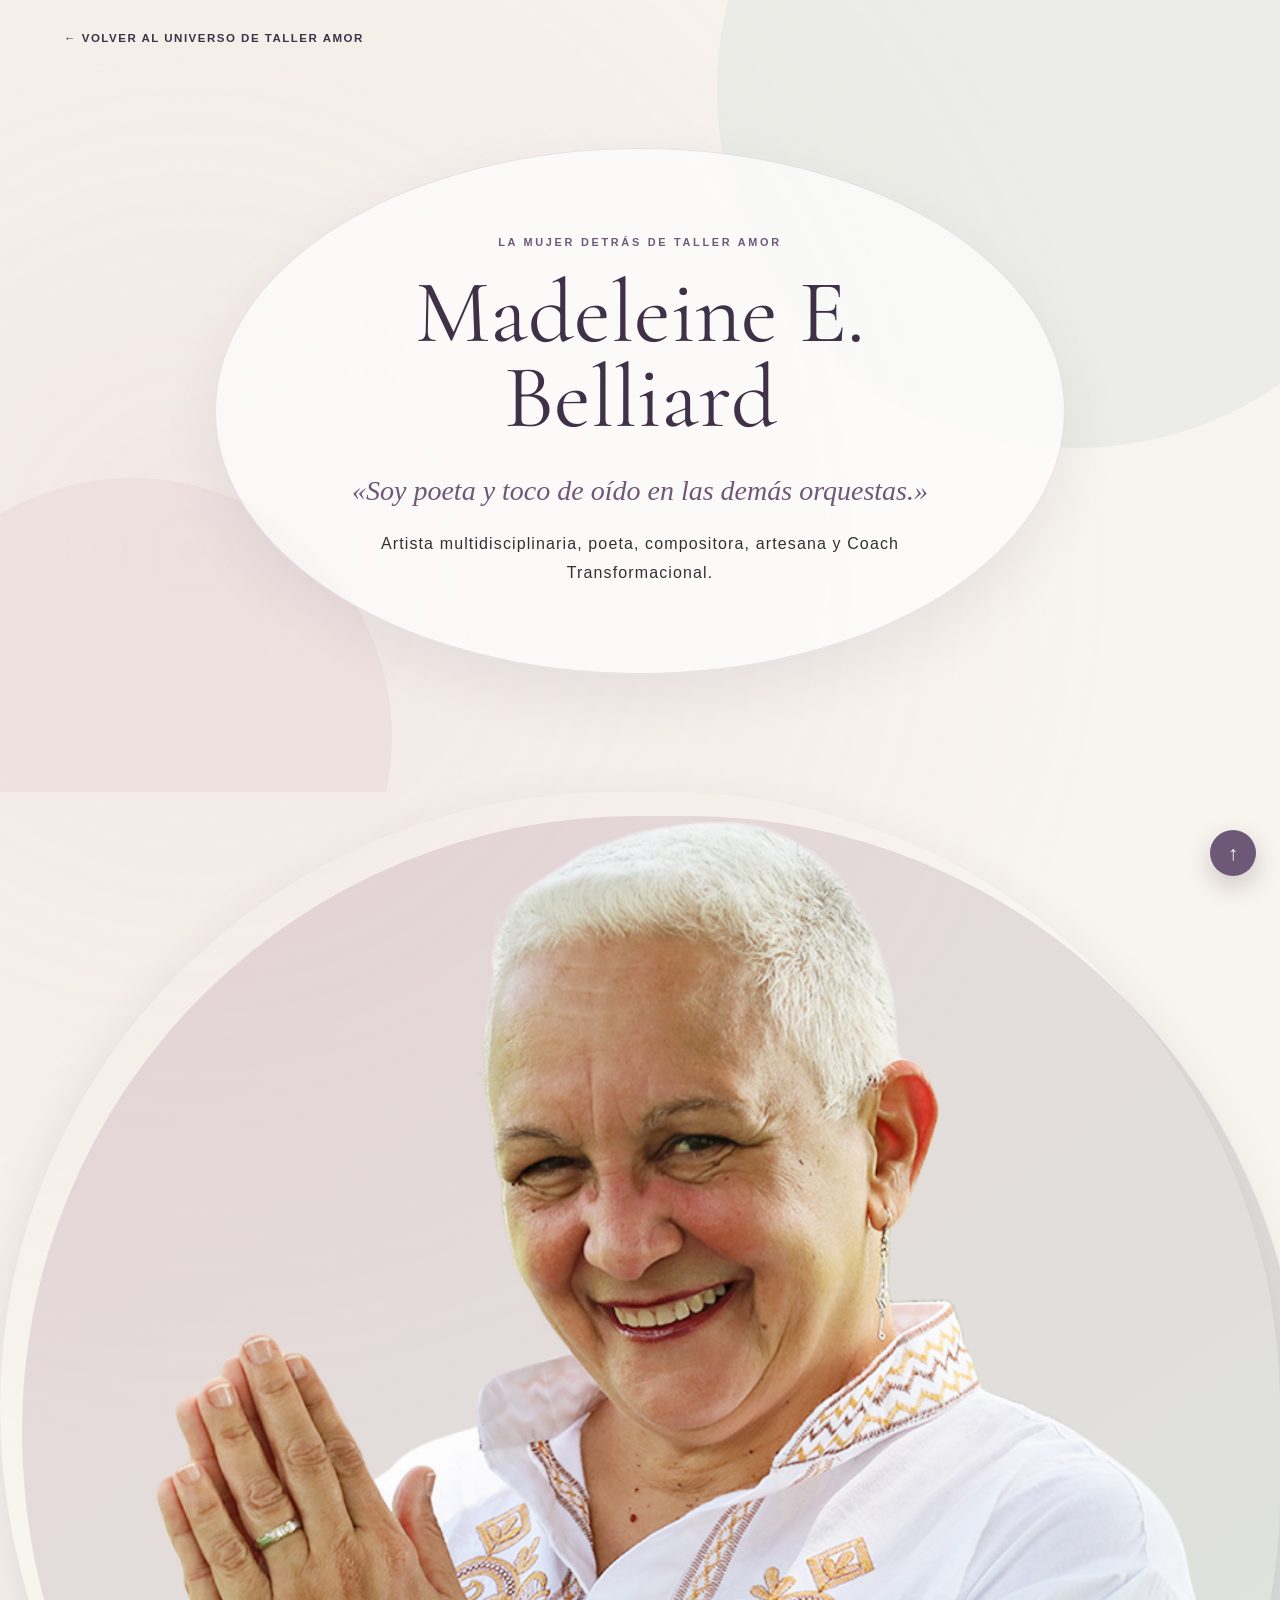
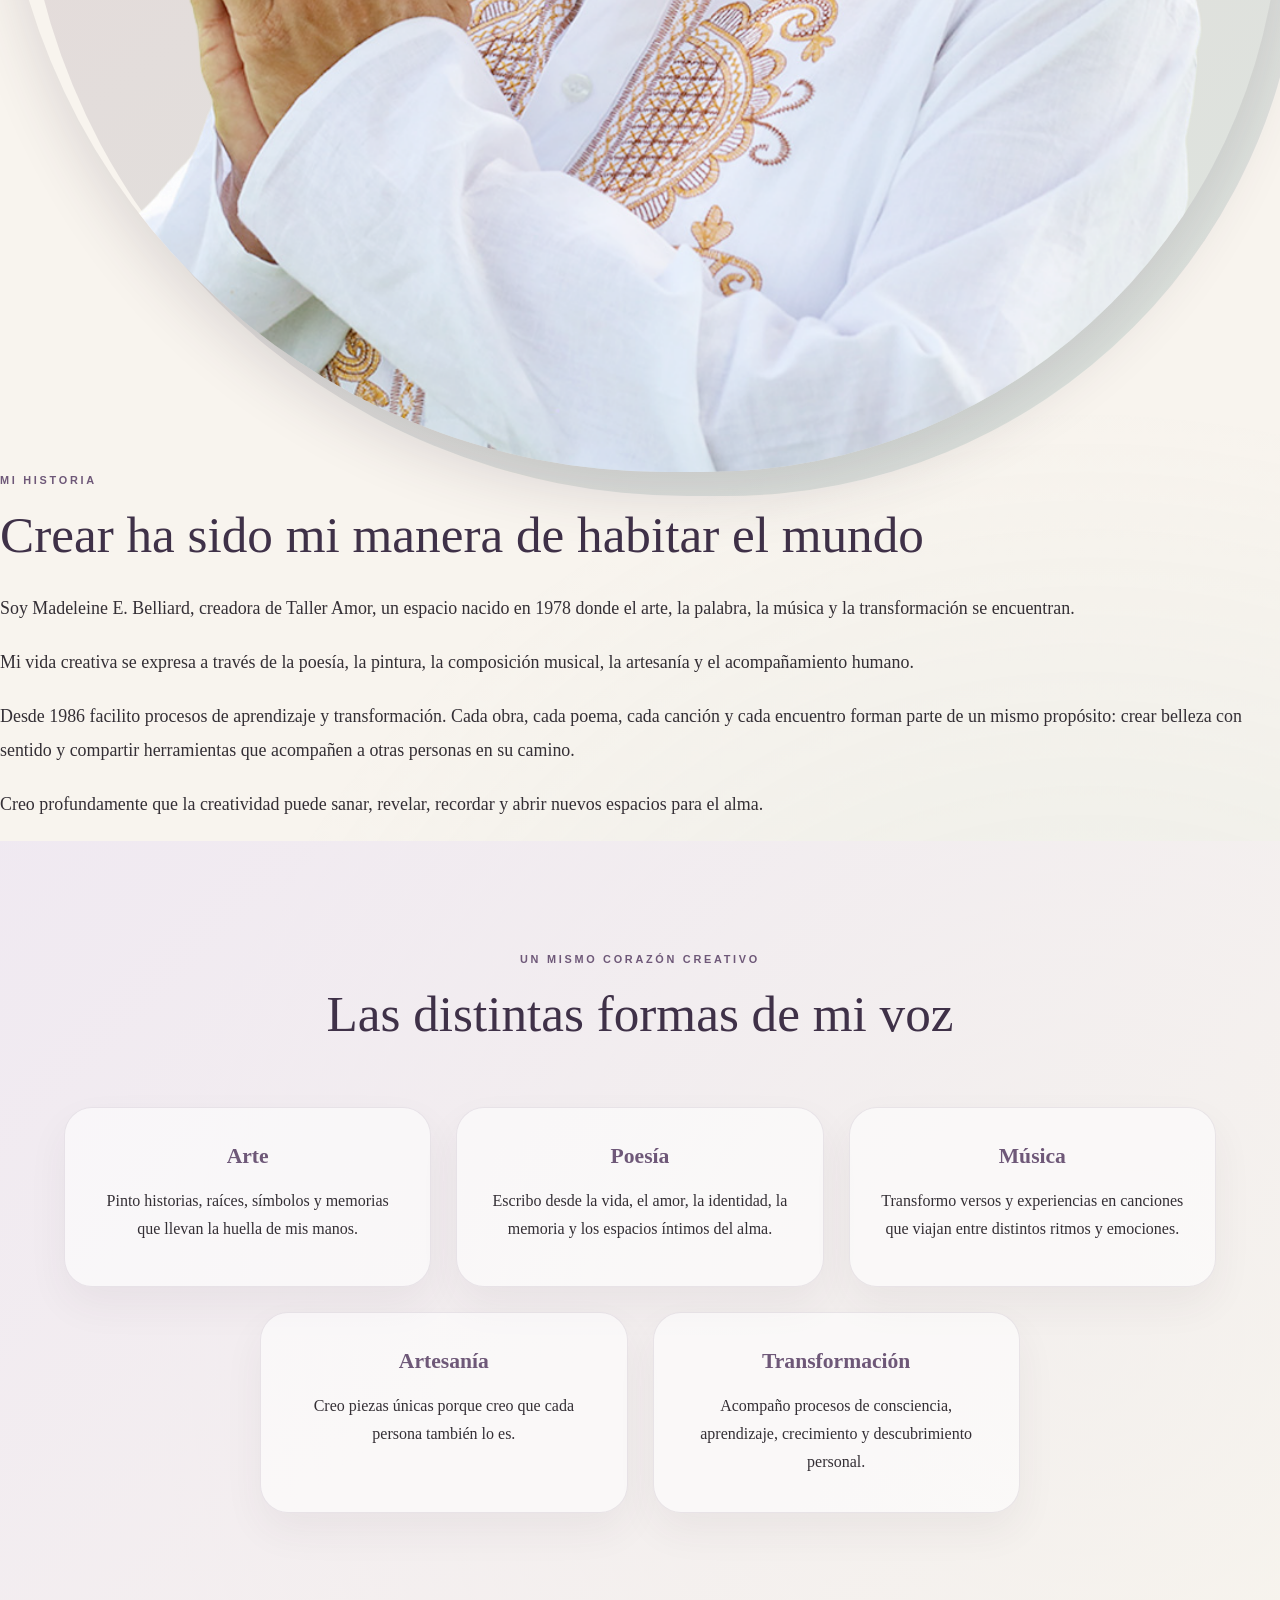
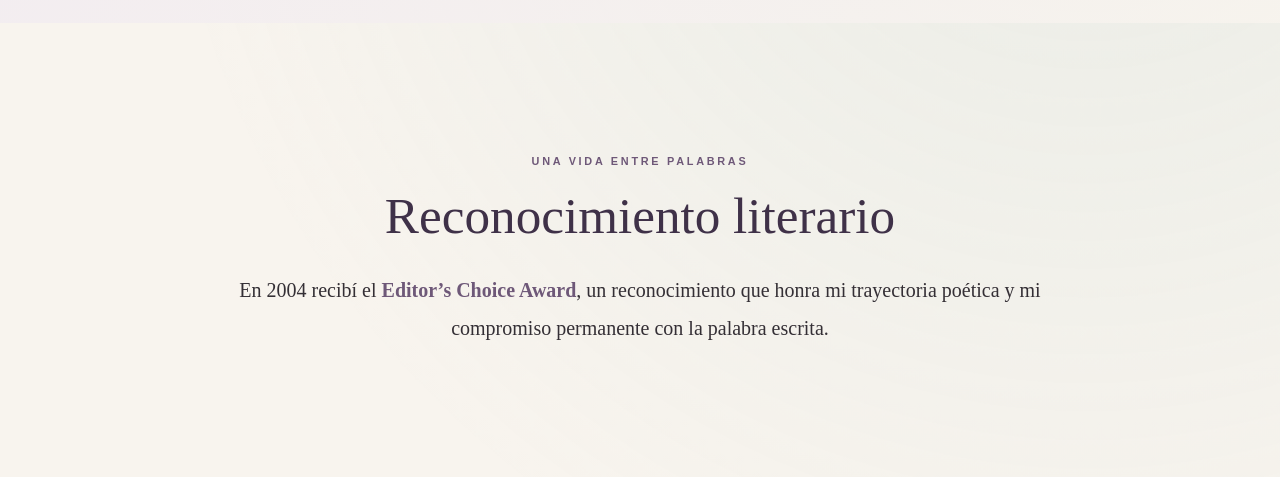
==== commit 7b87c349: "Hacer interactiva la portada de Sobre mí" ====
--- a/sobre-mi.html
+++ b/sobre-mi.html
@@ -24,7 +24,11 @@
         <!-- PORTADA -->
         <section class="sobre-mi-portada">
 
-            <div class="sobre-mi-portada-contenido">
+            <a
+    href="#historia"
+    class="sobre-mi-portada-contenido sobre-mi-portada-enlace"
+    aria-label="Ir a mi historia"
+>
                 <p class="sobre-mi-etiqueta">La mujer detrás de Taller Amor</p>
 
                 <h1>Madeleine E. Belliard</h1>
@@ -37,12 +41,12 @@
                     Artista multidisciplinaria, poeta, compositora,
                     artesana y Coach Transformacional.
                 </p>
-            </div>
+            </a>
 
         </section>
 
         <!-- HISTORIA -->
-        <section class="sobre-mi-historia">
+        <section id="sobre-mi-historia">
 
             <figure class="sobre-mi-foto">
                 <img
--- a/css/sobre-mi.css
+++ b/css/sobre-mi.css
@@ -409,3 +409,23 @@
     }
 }
 
+html {
+    scroll-behavior: smooth;
+}
+
+.sobre-mi-portada-enlace {
+    color: inherit;
+    text-decoration: none;
+    cursor: pointer;
+    transition: transform 0.35s ease, box-shadow 0.35s ease;
+}
+
+.sobre-mi-portada-enlace:hover {
+    transform: translateY(-5px) scale(1.01);
+}
+
+.sobre-mi-portada-enlace:focus-visible {
+    outline: 2px solid #7c4f59;
+    outline-offset: 6px;
+}
+
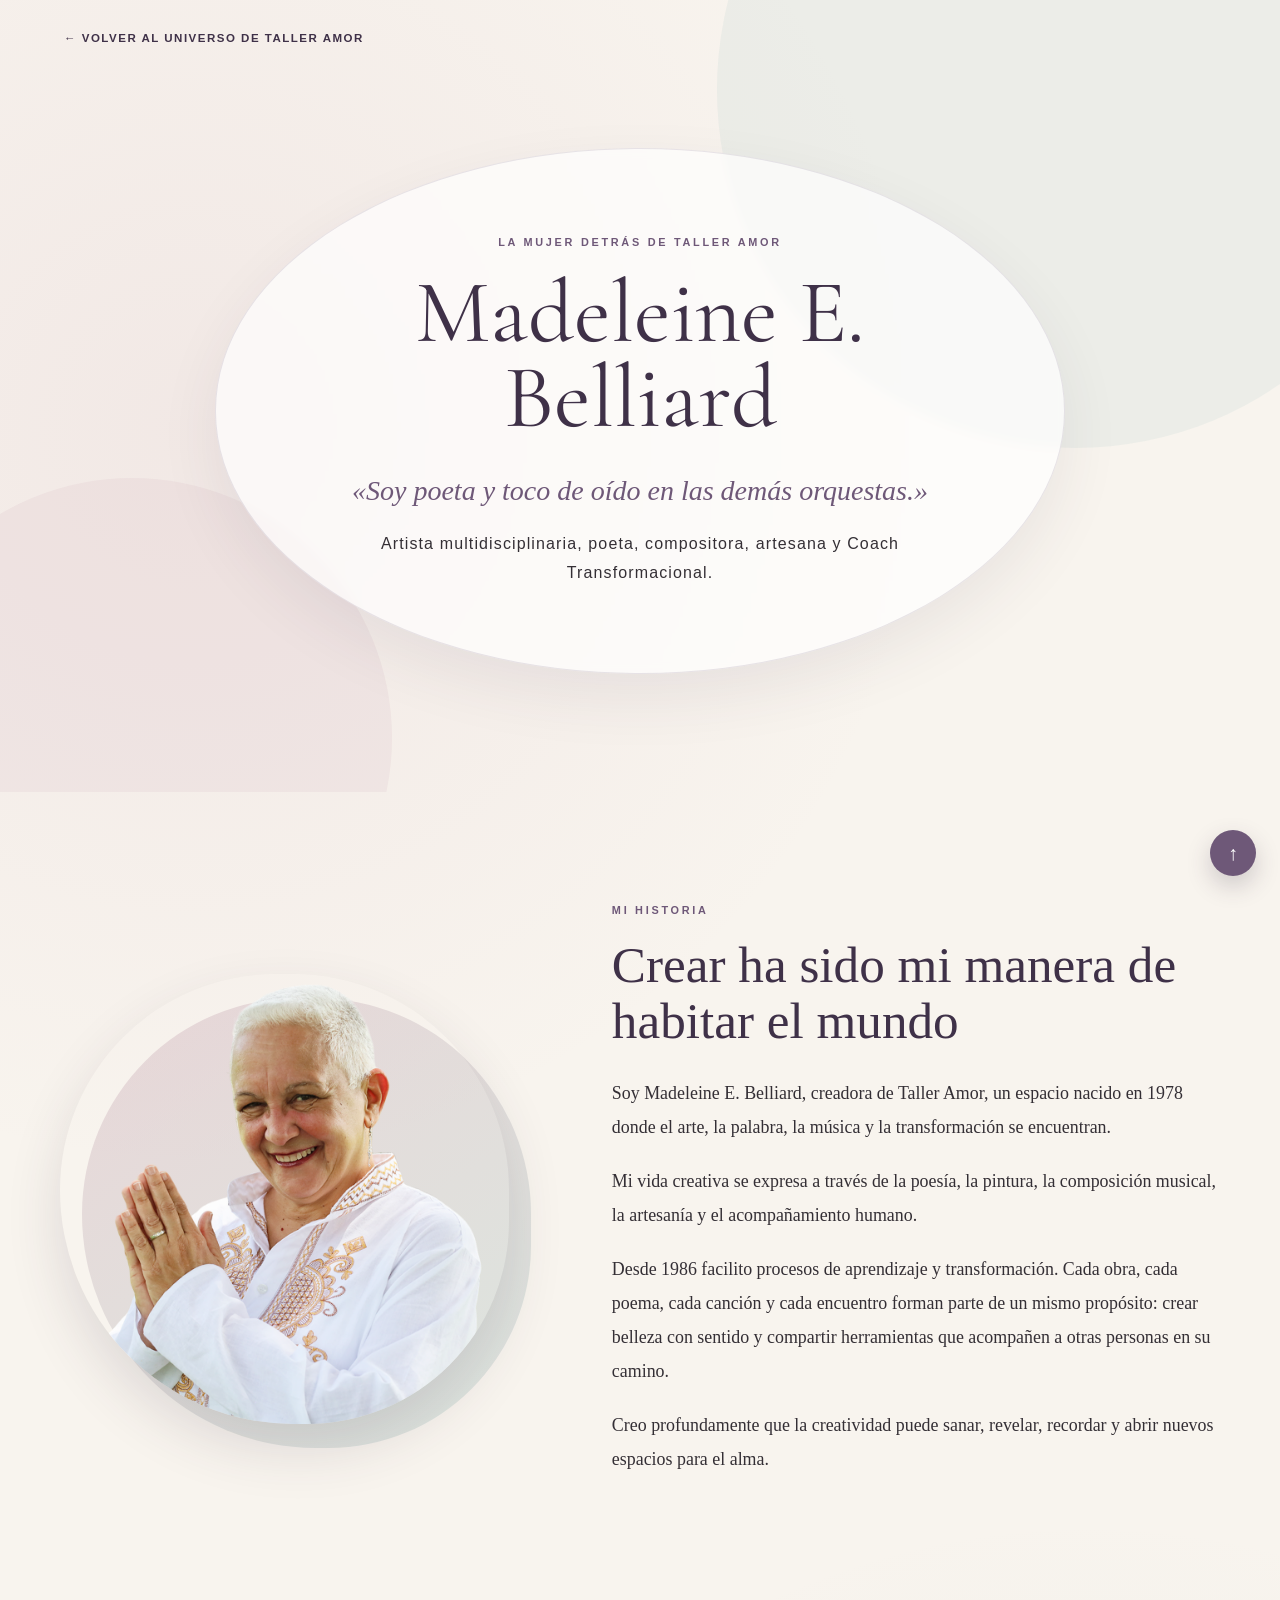
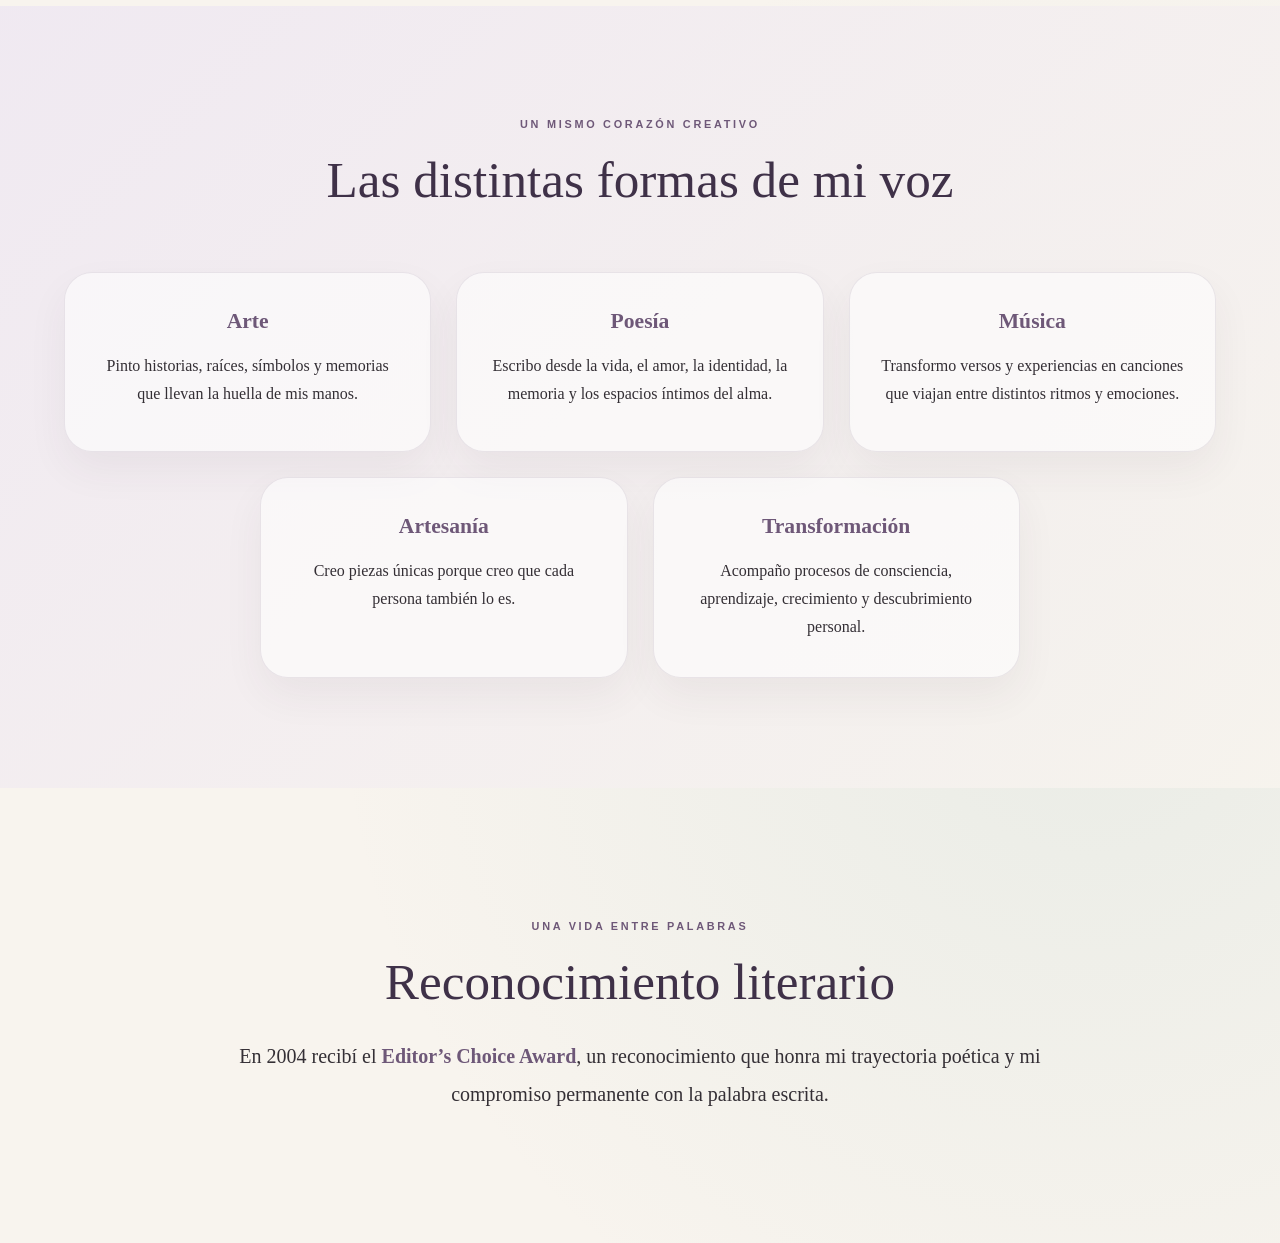
==== commit c0d890b5: "Revert "Hacer interactiva la portada de Sobre mí" This reverts commit 7b87c349d98201a4844e3978acb603" ====
--- a/sobre-mi.html
+++ b/sobre-mi.html
@@ -24,11 +24,7 @@
         <!-- PORTADA -->
         <section class="sobre-mi-portada">
 
-            <a
-    href="#historia"
-    class="sobre-mi-portada-contenido sobre-mi-portada-enlace"
-    aria-label="Ir a mi historia"
->
+            <div class="sobre-mi-portada-contenido">
                 <p class="sobre-mi-etiqueta">La mujer detrás de Taller Amor</p>
 
                 <h1>Madeleine E. Belliard</h1>
@@ -41,12 +37,12 @@
                     Artista multidisciplinaria, poeta, compositora,
                     artesana y Coach Transformacional.
                 </p>
-            </a>
+            </div>
 
         </section>
 
         <!-- HISTORIA -->
-        <section id="sobre-mi-historia">
+        <section class="sobre-mi-historia">
 
             <figure class="sobre-mi-foto">
                 <img
--- a/css/sobre-mi.css
+++ b/css/sobre-mi.css
@@ -409,23 +409,3 @@
     }
 }
 
-html {
-    scroll-behavior: smooth;
-}
-
-.sobre-mi-portada-enlace {
-    color: inherit;
-    text-decoration: none;
-    cursor: pointer;
-    transition: transform 0.35s ease, box-shadow 0.35s ease;
-}
-
-.sobre-mi-portada-enlace:hover {
-    transform: translateY(-5px) scale(1.01);
-}
-
-.sobre-mi-portada-enlace:focus-visible {
-    outline: 2px solid #7c4f59;
-    outline-offset: 6px;
-}
-
